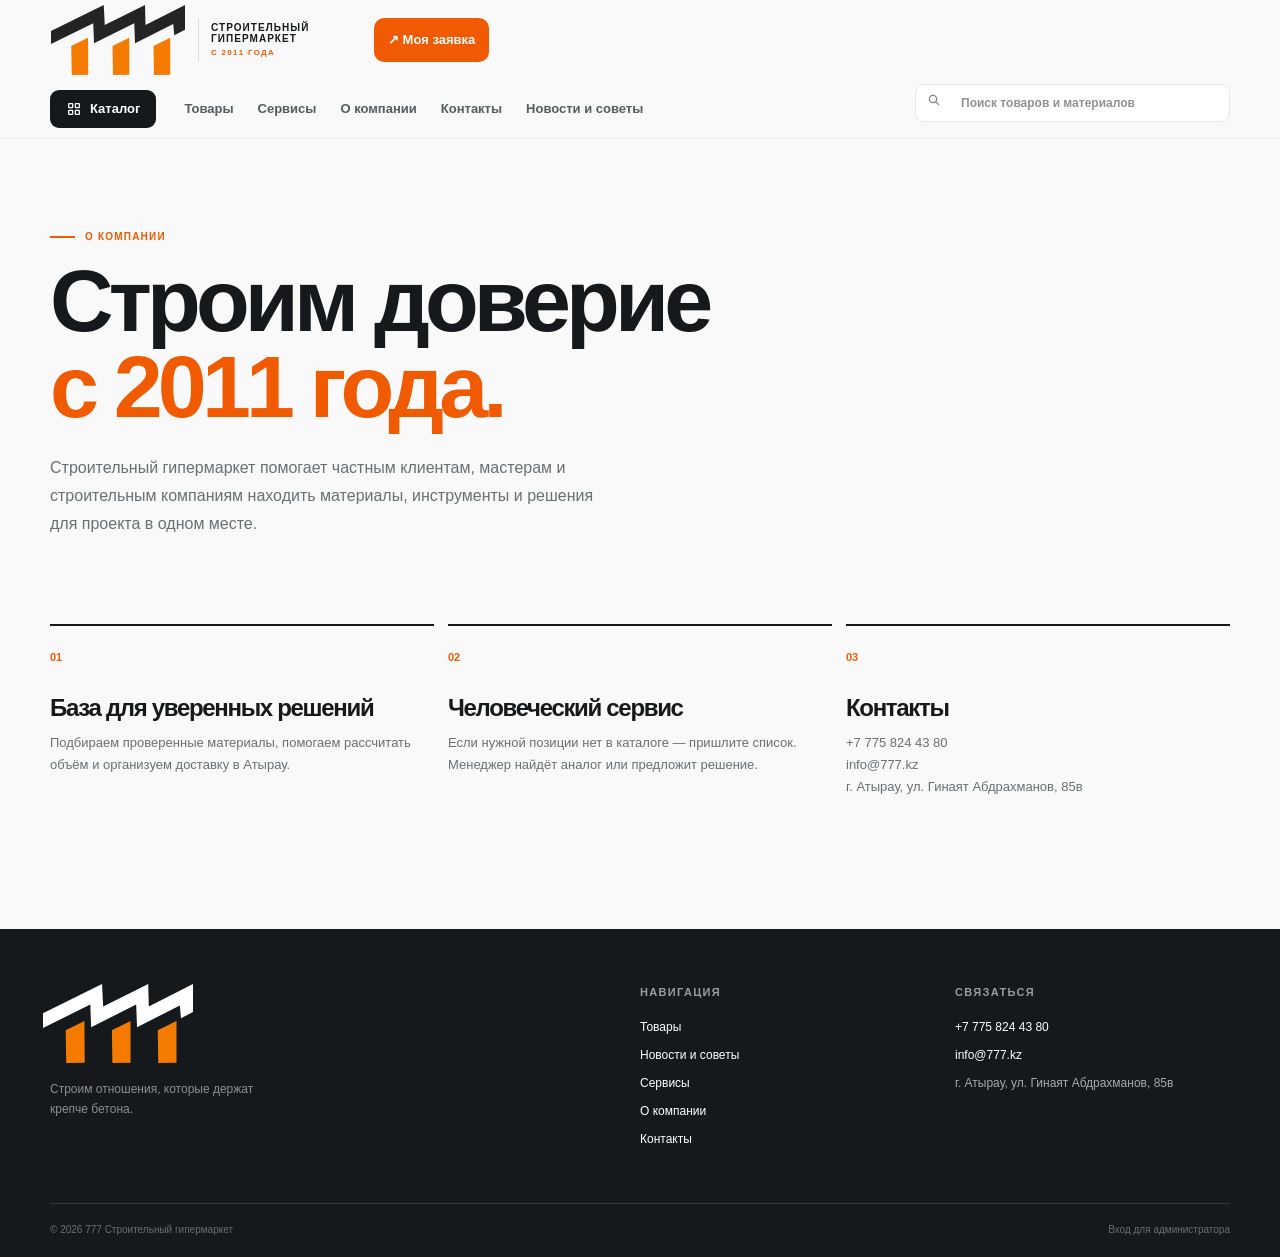
==== about.html @ bfb8bd9d "Support ordered text and image blocks in news editor and articles" ====
<!doctype html>
<html lang="ru">
<head>
<meta charset="UTF-8">
<meta name="viewport" content="width=device-width,initial-scale=1">
<link rel="icon" type="image/svg+xml" href="assets/main-logo.svg?v=20260815">
<meta name="description" content="777 — строительный гипермаркет в Атырау с 2011 года. Помогаем частным клиентам и компаниям подобрать материалы, инструмент и решения для строительства.">
<meta name="robots" content="index, follow">
<link rel="canonical" href="https://kurylys-hypermarket.pages.dev/about.html">
<meta property="og:type" content="website">
<meta property="og:locale" content="ru_KZ">
<meta property="og:site_name" content="777 — строительный гипермаркет">
<meta property="og:title" content="О компании — 777 строительный гипермаркет">
<meta property="og:description" content="Строительные материалы, инструмент и сервис для вашего проекта в Атырау.">
<meta property="og:url" content="https://kurylys-hypermarket.pages.dev/about.html">
<meta property="og:image" content="https://kurylys-hypermarket.pages.dev/assets/building-materials-hero.png">
<meta name="twitter:card" content="summary_large_image">
<title>О компании — 777 строительный гипермаркет</title>
<link rel="stylesheet" href="styles.css">
<link rel="stylesheet" href="admin.css">
<link rel="stylesheet" href="primary-logo.css">
<link rel="stylesheet" href="storefront.css?v=20261112-news-blocks">
<script src="category-cache.js?v=20261112"></script>
</head>
<body>
<header class="site-header">
<div class="container header__top">
<a class="brand" href="index.html">
<img src="assets/main-logo.svg" alt="777 Строительный гипермаркет">
</a>
<a class="quote-button" href="request.html">↗ Моя заявка</a>
</div>
</header>
<main>
<section class="page-hero container">
<p class="eyebrow">
<span class="eyebrow__line">
</span>О компании</p>
<h1>Строим доверие<br>
<em>с 2011 года.</em>
</h1>
<p>Строительный гипермаркет помогает частным клиентам, мастерам и строительным компаниям находить материалы, инструменты и решения для проекта в одном месте.</p>
</section>
<section class="container story-grid">
<article>
<span>01</span>
<h2>База для уверенных решений</h2>
<p>Подбираем проверенные материалы, помогаем рассчитать объём и организуем доставку в Атырау.</p>
</article>
<article>
<span>02</span>
<h2>Человеческий сервис</h2>
<p>Если нужной позиции нет в каталоге — пришлите список. Менеджер найдёт аналог или предложит решение.</p>
</article>
<article>
<span>03</span>
<h2>Контакты</h2>
<p>+7 775 824 43 80<br>info@777.kz<br>г. Атырау, ул. Гинаят Абдрахманов, 85в</p>
</article>
</section>
</main>
<footer class="footer">
<div class="container footer__bottom">
<a href="index.html">← На главную</a>
<span>© 2026 Строительный гипермаркет</span>
</div>
</footer>
<script src="site-nav.js?v=20260811-stable"></script>
<script src="footer.js?v=20261112-news"></script>
<script src="storefront.js?v=20261112-news-blocks"></script>
</body>
</html>
---- styles.css ----
:root{--ink:#15191b;--muted:#697074;--line:#e6e8e7;--paper:#f8f9f8;--orange:#f05a00;--orange-dark:#c74600;--sand:#f3ece3;--blue:#dfeef2;--white:#fff;--radius:20px;--shadow:0 20px 60px rgba(20,25,27,.09)}
*{box-sizing:border-box}html{scroll-behavior:smooth}body{margin:0;background:var(--paper);color:var(--ink);font-family:Manrope,Arial,sans-serif;font-size:16px;line-height:1.5}a{text-decoration:none;color:inherit}button,input,textarea{font:inherit}button{cursor:pointer;border:0}button:focus-visible,a:focus-visible,input:focus-visible,textarea:focus-visible{outline:3px solid rgba(240,90,0,.35);outline-offset:3px}.container{width:min(1180px,calc(100% - 48px));margin:0 auto}.announcement{background:var(--ink);color:#d9dedc;font-size:12px}.announcement__inner{height:34px;display:flex;align-items:center;justify-content:center;position:relative}.announcement__dot{width:6px;height:6px;background:var(--orange);border-radius:50%;margin-right:8px}.announcement__close{position:absolute;right:0;background:none;color:#8d9597;font-size:18px}.site-header{background:rgba(248,249,248,.93);backdrop-filter:blur(14px);position:sticky;top:0;z-index:20;border-bottom:1px solid rgba(230,232,231,.8)}.header__top{height:80px;display:flex;align-items:center;gap:26px}.brand img{display:block;width:148px;height:58px;object-fit:contain;mix-blend-mode:multiply}.header__contacts{display:flex;gap:22px;align-items:center;font-size:13px;margin-left:auto}.header__contacts a{font-weight:800}.muted,.footer__muted{color:var(--muted)}.header__actions{display:flex;align-items:center;gap:12px}.language-switcher{display:flex;background:#ecefed;border-radius:10px;padding:3px}.lang{background:none;color:#7a8180;border-radius:7px;font-size:11px;font-weight:800;padding:7px 8px}.lang.active{background:var(--white);color:var(--ink);box-shadow:0 2px 8px rgba(0,0,0,.07)}.icon-button{display:none;background:none;font-size:22px}.quote-button{display:flex;align-items:center;gap:8px;background:var(--orange);color:var(--white);border-radius:10px;padding:12px 14px;font-weight:800;font-size:13px;transition:.2s}.quote-button:hover,.button--primary:hover{background:var(--orange-dark);transform:translateY(-2px)}.quote-button__icon{font-size:17px}.quote-count{display:grid;place-items:center;background:rgba(255,255,255,.25);border-radius:50%;width:20px;height:20px;font-size:11px}.header__nav-row{height:58px;display:flex;align-items:center;gap:28px}.catalog-button{height:38px;padding:0 16px;border-radius:9px;background:var(--ink);color:#fff;display:flex;gap:10px;align-items:center;font-weight:800;font-size:13px}.catalog-button span:first-child{font-size:22px;line-height:0}.main-nav{display:flex;gap:24px;font-size:13px;font-weight:700;color:#555d5f}.main-nav a:hover{color:var(--orange)}.search{margin-left:auto;background:#fff;border:1px solid var(--line);border-radius:9px;width:min(315px,32vw);height:38px;display:flex;align-items:center;padding:0 10px;gap:7px;color:#7d8586}.search span{font-size:22px}.search input{border:0;outline:0;width:100%;font-size:12px;background:transparent}.search kbd{font-size:10px;border:1px solid var(--line);border-radius:4px;padding:2px 4px;color:#a1a6a6;white-space:nowrap}.hero{min-height:570px;display:grid;grid-template-columns:1fr 1fr;gap:50px;align-items:center;padding-top:54px;padding-bottom:64px}.eyebrow{display:flex;align-items:center;gap:10px;margin:0 0 14px;text-transform:uppercase;letter-spacing:.12em;font-size:10px;font-weight:800;color:var(--orange)}.eyebrow__line{height:2px;width:25px;background:var(--orange)}h1,h2,h3,p{margin-top:0}h1,h2{font-family:"Space Grotesk",sans-serif;letter-spacing:-.055em;line-height:.98}h1{font-size:clamp(48px,6vw,83px);max-width:680px;margin-bottom:24px}h1 em,h2 em{font-style:normal;color:var(--orange)}.hero__text{color:var(--muted);max-width:430px;line-height:1.7;margin-bottom:30px}.hero__actions{display:flex;gap:10px;flex-wrap:wrap}.button{min-height:48px;border-radius:10px;padding:0 18px;display:inline-flex;gap:10px;justify-content:center;align-items:center;font-size:13px;font-weight:800;transition:.2s}.button--primary{background:var(--orange);color:#fff}.button--secondary{background:#fff;border:1px solid var(--line);color:var(--ink)}.button--secondary:hover,.button--outline:hover{border-color:var(--ink);transform:translateY(-2px)}.button--outline{background:transparent;border:1px solid #bdc3c1;color:var(--ink)}.button--light{background:white;color:var(--ink)}.button--light:hover{transform:translateY(-2px);background:#f3f4f3}.button--full{width:100%}.hero__trust{display:flex;align-items:center;gap:12px;margin-top:42px;font-size:11px;font-weight:700;color:#676f70}.trust-avatars{display:flex;align-items:center}.trust-avatars span,.trust-avatars b{display:grid;place-items:center;width:29px;height:29px;margin-left:-6px;border:2px solid var(--paper);border-radius:50%;font-size:10px}.trust-avatars span:first-child{margin-left:0;background:#d4a37c}.trust-avatars span:nth-child(2){background:#9caead}.trust-avatars span:nth-child(3){background:#d2c2a8}.trust-avatars b{background:var(--ink);color:#fff}.hero__visual{height:445px;position:relative}.hero__orange-shape{position:absolute;width:76%;height:86%;right:1%;top:4%;background:var(--orange);clip-path:polygon(23% 0,100% 0,100% 76%,75% 100%,0 100%,0 25%);border-radius:6px;opacity:.95}.hero__grid{position:absolute;inset:0;background-image:linear-gradient(rgba(21,25,27,.15) 1px,transparent 1px),linear-gradient(90deg,rgba(21,25,27,.15) 1px,transparent 1px);background-size:34px 34px;opacity:.35;clip-path:polygon(8% 8%,92% 0,100% 87%,17% 100%)}.hero-card{position:absolute;background:#fff;box-shadow:var(--shadow);border-radius:14px}.hero-card--main{inset:12% 8% 8% 9%;padding:26px 28px;background:#1b2021;color:#fff;overflow:hidden}.hero-card__tag{font-size:10px;letter-spacing:.14em;color:#9fa6a4}.hero-card strong{position:absolute;left:28px;bottom:24px;font-family:"Space Grotesk";font-size:27px;line-height:.95;letter-spacing:-.04em}.hero-card__arrow{position:absolute;right:25px;bottom:21px;font-size:28px;color:var(--orange)}.hero-card__illustration{position:absolute;right:4%;top:12%;width:72%;height:68%;background:linear-gradient(145deg,#353b3c,#101314);clip-path:polygon(16% 0,100% 0,84% 100%,0 86%)}.beam{position:absolute;height:18%;width:73%;background:var(--orange);transform:skew(-30deg);left:15%}.beam--1{top:15%}.beam--2{top:36%;left:23%}.beam--3{top:57%;left:31%}.beam--4{top:78%;left:39%}.brick{position:absolute;width:18%;height:11%;background:#e7ecea;transform:skew(-30deg);right:8%}.brick--1{top:23%}.brick--2{top:44%;right:16%}.brick--3{top:65%;right:24%}.brick--4{top:86%;right:32%}.hero-card--small{right:0;bottom:2%;padding:13px 15px 12px;display:grid;grid-template-columns:auto 1fr;column-gap:9px;align-items:center}.hero-card--small span{grid-row:span 2;color:var(--orange);font-size:23px}.hero-card--small b{font-size:18px}.hero-card--small small{font-size:9px;color:var(--muted)}.category-strip,.products,.benefits{padding:55px 0 64px}.section-heading{display:flex;align-items:end;justify-content:space-between;margin-bottom:25px;gap:24px}h2{font-size:clamp(32px,4vw,47px);margin-bottom:0}.text-link{font-size:12px;font-weight:800;border-bottom:1px solid var(--ink);padding-bottom:5px}.category-grid{display:grid;grid-template-columns:repeat(5,1fr);gap:10px}.category-card{min-height:137px;background:#fff;border:1px solid transparent;border-radius:14px;padding:16px;display:flex;align-items:flex-start;flex-direction:column;text-align:left;transition:.2s}.category-card:hover,.category-card--active{border-color:var(--orange);transform:translateY(-3px);box-shadow:0 10px 25px rgba(20,25,27,.05)}.category-icon{display:grid;place-items:center;width:38px;height:38px;background:#edf0ee;border-radius:10px;font-size:25px;margin-bottom:20px}.category-icon--orange{background:#fff0e8;color:var(--orange)}.category-icon--dark{background:#e7e9e9}.category-icon--sand{background:var(--sand)}.category-icon--blue{background:var(--blue)}.category-card b{font-size:13px;margin-bottom:4px}.category-card small{font-size:10px;color:var(--muted)}.products{border-top:1px solid var(--line)}.product-controls{display:flex;gap:6px;flex-wrap:wrap}.filter-button{background:transparent;border:1px solid var(--line);border-radius:7px;padding:8px 11px;font-size:11px;font-weight:800;color:var(--muted)}.filter-button.active{background:var(--ink);color:#fff;border-color:var(--ink)}.product-grid{display:grid;grid-template-columns:repeat(4,1fr);gap:12px}.product-card{background:#fff;border:1px solid transparent;border-radius:14px;padding:10px;position:relative;transition:.2s}.product-card:hover{border-color:#d3d8d6;transform:translateY(-3px);box-shadow:0 12px 28px rgba(20,25,27,.06)}.product-media{height:177px;background:#ecefed;border-radius:9px;position:relative;display:grid;place-items:center;overflow:hidden}.product-media:before{content:"";position:absolute;width:82%;height:70%;background:linear-gradient(135deg,#d8dcdb,#9fa8a6);clip-path:polygon(10% 15%,85% 0,100% 82%,18% 100%);transform:rotate(-6deg)}.product-media--orange{background:#fff0e8}.product-media--orange:before{background:linear-gradient(135deg,#f8a168,#e74e00);clip-path:polygon(7% 28%,94% 5%,100% 76%,13% 100%)}.product-media--dark{background:#e9ebea}.product-media--dark:before{background:linear-gradient(135deg,#5b6462,#1b2021);clip-path:polygon(15% 3%,100% 15%,82% 94%,0 78%)}.product-media--sand{background:var(--sand)}.product-media--sand:before{background:linear-gradient(135deg,#ded0bd,#aa8d6c);clip-path:polygon(0 15%,83% 0,100% 83%,22% 100%)}.product-badge{position:absolute;left:10px;top:10px;background:var(--orange);color:#fff;border-radius:5px;padding:4px 6px;font-size:9px;font-weight:800}.product-card__add{position:absolute;right:16px;top:182px;width:31px;height:31px;border-radius:50%;background:var(--ink);color:white;font-size:20px;line-height:1}.product-info{padding:15px 4px 6px}.product-info small{font-size:10px;color:var(--muted)}.product-info h3{font-size:13px;line-height:1.35;margin:5px 0 14px;max-width:85%}.product-price{display:flex;align-items:baseline;gap:5px;font-family:"Space Grotesk"}.product-price b{font-size:18px}.product-price span{font-size:10px;color:var(--muted)}.products__footer{text-align:center;margin-top:30px}.request-band{background:var(--orange);color:white}.request-band__inner{min-height:300px;display:flex;justify-content:space-between;align-items:center;gap:30px}.eyebrow--light{color:#fff}.eyebrow--light .eyebrow__line{background:#fff}.request-band h2{font-size:clamp(35px,5vw,57px);margin-bottom:17px}.request-band p:not(.eyebrow){max-width:490px;color:#ffe6d9;font-size:13px}.benefits .section-lead{max-width:365px;color:var(--muted);font-size:13px;line-height:1.7}.benefits-grid{display:grid;grid-template-columns:repeat(3,1fr);gap:12px;margin-top:36px}.benefits-grid article{border-top:2px solid var(--ink);padding:17px 0}.benefits-grid article>span{font-size:11px;color:var(--orange);font-weight:800}.benefits-grid h3{font-family:"Space Grotesk";font-size:22px;letter-spacing:-.03em;margin:25px 0 8px}.benefits-grid p{font-size:12px;color:var(--muted);max-width:260px}.footer{background:var(--ink);color:#fff;padding:55px 0 20px}.footer__grid{display:grid;grid-template-columns:2fr 1fr 1fr;gap:40px;padding-bottom:55px}.footer__logo{width:150px;filter:invert(1);mix-blend-mode:screen;margin-left:-7px}.footer__grid p{max-width:230px;font-size:12px;line-height:1.7;color:#889191;margin-top:9px}.footer__grid>div:not(:first-child){display:flex;flex-direction:column;gap:10px;font-size:12px}.footer__grid b{font-size:11px;text-transform:uppercase;letter-spacing:.12em;color:#969f9f;margin-bottom:7px}.footer__grid a:hover{color:#ff7f32}.footer__grid span{color:#a5acab}.footer__bottom{border-top:1px solid #343a3b;padding-top:18px;display:flex;justify-content:space-between;color:#687172;font-size:10px}.drawer-backdrop{position:fixed;inset:0;background:rgba(21,25,27,.4);opacity:0;visibility:hidden;transition:.25s;z-index:30}.quote-drawer{position:fixed;z-index:31;right:0;top:0;height:100vh;width:min(435px,100%);background:#fff;transform:translateX(100%);transition:.3s;box-shadow:-15px 0 45px rgba(0,0,0,.12);display:flex;flex-direction:column}.drawer-open .drawer-backdrop{opacity:1;visibility:visible}.drawer-open .quote-drawer{transform:translateX(0)}.drawer__head{display:flex;justify-content:space-between;padding:38px 30px 24px;border-bottom:1px solid var(--line)}.drawer__head h2{font-size:36px}.drawer__close,.modal__close{background:none;font-size:30px;color:var(--muted);align-self:flex-start}.quote-items{padding:20px 30px;flex:1;overflow:auto}.empty-state{text-align:center;padding:65px 20px;color:var(--muted)}.empty-state span{display:grid;place-items:center;background:#fff0e8;color:var(--orange);border-radius:50%;width:52px;height:52px;margin:0 auto 16px;font-size:25px}.empty-state b{display:block;color:var(--ink);font-size:14px}.empty-state p{font-size:12px}.quote-item{display:grid;grid-template-columns:70px 1fr auto;align-items:center;gap:12px;border-bottom:1px solid var(--line);padding:10px 0}.quote-item__media{height:60px;border-radius:8px;background:#f1f2f1;position:relative;overflow:hidden}.quote-item__media:before{content:"";position:absolute;inset:12px 6px;background:var(--orange);transform:rotate(-12deg)}.quote-item__name{font-weight:800;font-size:12px}.quote-item__meta{font-size:10px;color:var(--muted)}.quote-item__remove{background:none;color:#a6adab;font-size:18px}.drawer__form{padding:20px 30px 28px;border-top:1px solid var(--line)}label{display:block;font-size:11px;font-weight:800;margin-bottom:13px}label span{display:block;margin-bottom:6px}input,textarea{width:100%;border:1px solid #dadddb;background:#fbfcfb;border-radius:8px;padding:11px 12px;outline:0;font-size:12px;resize:vertical}input:focus,textarea:focus{border-color:var(--orange);box-shadow:0 0 0 3px rgba(240,90,0,.1)}.drawer__form small{display:block;text-align:center;color:#99a09f;font-size:9px;margin-top:10px}.modal{position:fixed;inset:0;z-index:40;background:rgba(21,25,27,.5);display:grid;place-items:center;padding:20px;opacity:0;visibility:hidden;transition:.25s}.modal.is-open{opacity:1;visibility:visible}.modal__panel{background:#fff;border-radius:18px;padding:32px;max-width:485px;width:100%;position:relative;box-shadow:var(--shadow);transform:translateY(12px);transition:.25s}.modal.is-open .modal__panel{transform:none}.modal__close{position:absolute;right:20px;top:18px}.modal__panel h2{font-size:38px;margin-bottom:12px}.modal__text{font-size:12px;color:var(--muted);max-width:370px;margin-bottom:23px}.file-drop{border:1px dashed #c9cfcd;border-radius:10px;min-height:83px;display:flex;align-items:center;justify-content:center;flex-direction:column;color:var(--muted);position:relative}.file-drop input{position:absolute;inset:0;opacity:0;cursor:pointer}.file-drop__icon{color:var(--orange);font-size:20px;line-height:1}.file-drop b{font-size:11px;color:var(--ink)}.file-drop small{font-weight:400;font-size:9px}.file-drop em{font-size:10px;color:var(--orange);font-style:normal;margin-top:4px}.toast{position:fixed;right:25px;bottom:25px;z-index:50;background:var(--ink);color:white;border-left:4px solid var(--orange);border-radius:9px;padding:13px 18px;font-size:12px;box-shadow:var(--shadow);transform:translateY(30px);opacity:0;pointer-events:none;transition:.25s}.toast.show{transform:none;opacity:1}
@media(max-width:900px){.header__contacts{display:none}.header__nav-row{gap:12px}.main-nav{display:none}.search{width:auto;flex:1}.hero{grid-template-columns:1fr;min-height:auto;padding-top:55px}.hero__visual{height:400px;max-width:600px;width:100%;margin:0 auto}.category-grid{grid-template-columns:repeat(3,1fr)}.category-card:last-child{display:none}.product-grid{grid-template-columns:repeat(2,1fr)}.footer__grid{grid-template-columns:1.5fr 1fr 1fr}}
@media(max-width:600px){.container{width:min(100% - 32px,1180px)}.announcement__inner{justify-content:flex-start;padding-right:25px}.header__top{height:68px;gap:10px}.brand img{width:120px}.header__actions{margin-left:auto;gap:5px}.icon-button{display:block}.quote-button{padding:10px}.quote-button>span:not(.quote-button__icon),.quote-button b{display:none}.header__nav-row{height:52px}.catalog-button{font-size:11px;padding:0 11px}.search{width:auto}.search kbd{display:none}.main-nav.is-mobile{display:flex;position:absolute;top:102px;left:16px;right:16px;z-index:22;padding:14px;background:#fff;border:1px solid var(--line);border-radius:12px;box-shadow:var(--shadow);flex-direction:column;gap:14px}.hero{padding-top:38px;padding-bottom:40px}.hero__text{font-size:14px}.hero__actions .button{width:100%}.hero__visual{height:300px}.hero-card--main{inset:8% 4% 4% 5%;padding:18px}.hero-card strong{left:18px;bottom:18px;font-size:21px}.hero-card__tag{font-size:8px}.hero-card--small{font-size:12px}.section-heading{align-items:flex-start;flex-direction:column}.section-heading h2{font-size:35px}.text-link{align-self:flex-end;margin-top:-8px}.category-strip,.products,.benefits{padding:40px 0 48px}.category-grid{grid-template-columns:repeat(2,1fr)}.category-card{min-height:123px;padding:13px}.category-card:last-child{display:flex}.category-card small{font-size:9px}.product-controls{width:100%}.product-grid{gap:8px}.product-media{height:135px}.product-card__add{top:140px;right:13px}.product-info{padding-top:15px}.product-info h3{font-size:11px}.product-price b{font-size:15px}.request-band__inner{padding-top:45px;padding-bottom:45px;display:block}.request-band h2{font-size:40px}.request-band .button{width:100%;margin-top:18px}.benefits-grid{grid-template-columns:1fr;gap:25px}.benefits-grid article{padding-top:12px}.footer__grid{grid-template-columns:1fr 1fr;gap:25px}.footer__grid>div:first-child{grid-column:span 2}.footer__bottom{gap:10px;flex-direction:column}.drawer__head,.quote-items,.drawer__form{padding-left:20px;padding-right:20px}.modal__panel{padding:25px 20px}.modal__panel h2{font-size:32px}}
@media(prefers-reduced-motion:reduce){*,*::before,*::after{scroll-behavior:auto!important;transition:none!important}}
/* Final polish overrides */
.announcement{display:none}
.brand img{content:url('assets/logo-transparent.png');width:184px;height:76px;mix-blend-mode:normal}
.footer__logo{content:url('assets/logo-transparent.png');width:190px;filter:invert(1)}
.product-price{display:none}
@media(max-width:600px){.brand img{width:145px;height:66px}}
.quote-item__meta{display:none}
h1,h2,h3,.button,.quote-button,.catalog-button,.filter-button,.category-card b,.product-info h3,.footer__grid b{font-family:"Space Grotesk",Manrope,Arial,sans-serif}
.benefits-grid h3{font-family:"Space Grotesk",Manrope,Arial,sans-serif}
.footer .footer__logo{filter:none!important;mix-blend-mode:normal}
html[lang="kz"] h1,html[lang="kz"] h2,html[lang="kz"] h3,html[lang="kz"] .hero-card strong,html[lang="kz"] .button,html[lang="kz"] .quote-button,html[lang="kz"] .catalog-button,html[lang="kz"] .filter-button,html[lang="kz"] .category-card b,html[lang="kz"] .product-info h3,html[lang="kz"] .footer__grid b{font-family:"Segoe UI",Arial,sans-serif!important;font-weight:800}
html[lang="kz"] body{font-family:"Segoe UI",Arial,sans-serif}
.hero__visual{background:url('assets/building-materials-hero.png') center center/cover no-repeat;border-radius:18px;overflow:hidden;box-shadow:0 24px 60px rgba(21,25,27,.12)}
.hero__orange-shape,.hero__grid,.hero-card--main{display:none}
@media(max-width:600px){.hero__visual{background-position:66% center;border-radius:14px}}
.selected-files{display:flex;flex-wrap:wrap;gap:6px;margin:-3px 0 13px}.selected-file{display:flex;align-items:center;gap:6px;border:1px solid #e1e5e3;background:#f7f9f8;border-radius:7px;padding:6px 8px;font-size:10px;color:#515a59}.selected-file__size{color:#9aa2a0}.form-status{font-size:11px;line-height:1.45;border-radius:8px;padding:9px 11px;margin-top:10px;display:none}.form-status.is-error{display:block;background:#fff0ed;color:#bd3f25}.form-status.is-success{display:block;background:#e8f5ee;color:#237245}
.product-media.has-photo{background-position:center;background-size:cover;background-repeat:no-repeat}
.product-media.has-photo:before{display:none}
.brand img,.footer__logo{background:#fff;padding:3px;mix-blend-mode:normal}
.hero{position:relative;max-width:none;width:100%;padding-left:max(24px,calc((100vw - 1180px)/2));padding-right:max(24px,calc((100vw - 1180px)/2));background-position:center;background-size:cover;background-repeat:no-repeat;overflow:hidden}
.hero::before{content:"";position:absolute;inset:0;background:linear-gradient(90deg,rgba(248,249,248,.98) 0%,rgba(248,249,248,.9) 38%,rgba(248,249,248,.46) 68%,rgba(248,249,248,.18) 100%);z-index:0}
.hero>*{position:relative;z-index:1}.hero__content{max-width:590px}.hero__visual{display:none}.hero-gallery-controls{position:absolute;right:max(24px,calc((100vw - 1180px)/2));bottom:30px;z-index:3;display:flex;align-items:center;gap:8px}.hero-gallery-controls button{width:38px;height:38px;border-radius:50%;background:rgba(255,255,255,.9);color:var(--ink);font-weight:800}.hero-gallery-controls button:hover{background:var(--orange);color:#fff}.hero-gallery-dots{display:flex;gap:5px;margin:0 6px}.hero-gallery-dots button{width:7px;height:7px;padding:0;background:rgba(21,25,27,.35)}.hero-gallery-dots button.active{width:22px;border-radius:5px;background:var(--orange)}
@media(max-width:600px){.hero{min-height:650px;padding-left:16px;padding-right:16px;background-position:62% center}.hero::before{background:linear-gradient(180deg,rgba(248,249,248,.97) 0%,rgba(248,249,248,.86) 52%,rgba(248,249,248,.35) 100%)}.hero-gallery-controls{right:16px;bottom:22px}}
.brand img,.footer__logo{background:transparent!important;padding:0!important}
/* Header uses the clean 777 symbol; the full official logo remains in the footer. */
.brand img{content:url('assets/logo-777.png')!important;width:142px;height:64px;object-fit:contain}
@media(max-width:600px){.brand img{width:112px;height:54px}}
.search{position:relative;transition:.2s}.search:focus-within{border-color:var(--orange);box-shadow:0 0 0 4px rgba(240,90,0,.1);background:#fff}.search input::placeholder{color:#8c9493}.search-suggestions{position:absolute;top:calc(100% + 8px);left:0;right:0;background:#fff;border:1px solid var(--line);border-radius:12px;box-shadow:0 16px 40px rgba(21,25,27,.13);padding:6px;display:none;z-index:50}.search-suggestions.is-open{display:block}.search-suggestions a{display:flex;align-items:center;gap:8px;padding:10px;border-radius:7px;font-size:11px;font-weight:700}.search-suggestions a:hover{background:#fff3eb;color:var(--orange)}.search-suggestions a span{font-size:16px;color:var(--orange)}.search-suggestions a b{margin-left:auto;font-size:15px}.search-empty{padding:12px;font-size:11px;color:var(--muted)}
.product-media.has-photo img{width:100%;height:100%;display:block;object-fit:cover;object-position:center;position:relative;z-index:1;transition:transform .25s ease}.product-card:hover .product-media.has-photo img{transform:scale(1.03)}.product-media.has-photo{background:#eef1ef}.product-media.has-photo:before{display:none}.form-status{min-height:20px;margin-top:10px;color:var(--muted);font-size:11px}.form-status.is-success{color:#237545}.form-status.is-error{color:#b6442b}
.search input:focus{border:0;box-shadow:none;outline:0}.search:focus-within{border-color:var(--line);box-shadow:none}.search-suggestions{position:absolute;top:calc(100% + 7px);left:0;right:0;background:#fff;border:1px solid var(--line);border-radius:10px;box-shadow:0 14px 30px rgba(20,25,27,.1);overflow:hidden;display:none;z-index:30}.search:focus-within .search-suggestions,.search-suggestions.is-open{display:block}.search-suggestions a,.search-empty{display:flex;align-items:center;gap:9px;padding:11px 12px;font-size:11px}.search-suggestions a:hover{background:#f5f6f5}.search-suggestions a b{margin-left:auto;color:var(--orange)}.search-empty{color:var(--muted)}
.category-icon{font-size:0;position:relative}.category-icon::before{content:"";display:block;width:22px;height:22px;background-repeat:no-repeat;background-position:center;background-size:contain}.category-grid .category-card:nth-child(1) .category-icon::before{background-image:url("data:image/svg+xml,%3Csvg xmlns='http://www.w3.org/2000/svg' viewBox='0 0 24 24' fill='none' stroke='%23151a1b' stroke-width='1.8'%3E%3Crect x='4' y='4' width='16' height='16' rx='2'/%3E%3Cpath d='M4 10h16M4 15h16M10 4v16M15 4v16'/%3E%3C/svg%3E")}.category-grid .category-card:nth-child(2) .category-icon::before{background-image:url("data:image/svg+xml,%3Csvg xmlns='http://www.w3.org/2000/svg' viewBox='0 0 24 24' fill='none' stroke='%23f05a00' stroke-width='1.8'%3E%3Cpath d='m4 7 16-2-2 12-16 2 2-12Z'/%3E%3C/svg%3E")}.category-grid .category-card:nth-child(3) .category-icon::before{background-image:url("data:image/svg+xml,%3Csvg xmlns='http://www.w3.org/2000/svg' viewBox='0 0 24 24' fill='none' stroke='%23151a1b' stroke-width='1.8'%3E%3Cpath d='m5 15 4-4 3 3 4-5 3 3M4 19h16'/%3E%3C/svg%3E")}.category-grid .category-card:nth-child(4) .category-icon::before{background-image:url("data:image/svg+xml,%3Csvg xmlns='http://www.w3.org/2000/svg' viewBox='0 0 24 24' fill='none' stroke='%23151a1b' stroke-width='1.8'%3E%3Cpath d='m12 4 8 8-8 8-8-8 8-8Z'/%3E%3Cpath d='m12 8 4 4-4 4-4-4 4-4Z'/%3E%3C/svg%3E")}.category-grid .category-card:nth-child(5) .category-icon::before{background-image:url("data:image/svg+xml,%3Csvg xmlns='http://www.w3.org/2000/svg' viewBox='0 0 24 24' fill='none' stroke='%23151a1b' stroke-width='1.8'%3E%3Cpath d='M12 4a8 8 0 1 0 0 16V4Z'/%3E%3Ccircle cx='12' cy='12' r='8'/%3E%3C/svg%3E")}.product-card__add{width:38px;height:38px;right:14px;top:182px;border:2px solid #fff;box-shadow:0 5px 14px rgba(21,25,27,.18);font-size:0;display:grid;place-items:center;transition:transform .2s ease,background .2s ease}.product-card__add::before,.product-card__add::after{content:"";position:absolute;width:14px;height:2px;border-radius:2px;background:#fff}.product-card__add::after{transform:rotate(90deg)}.product-card__add:hover{background:var(--orange);transform:scale(1.08)}.product-card__add:active{transform:scale(.94)}.file-drop__icon{font-size:0}.file-drop__icon::before{content:"";display:block;width:20px;height:20px;border:2px solid var(--orange);border-radius:5px;transform:rotate(45deg);margin-bottom:7px}
.category-icon svg{display:none}
.quote-file-drop{margin:4px 0 10px;min-height:94px}.quote-file-drop b{font-size:11px}.quote-file-drop small{margin-top:3px}.drawer__form textarea{min-height:76px}.drawer__form .selected-files{margin:0 0 10px}.drawer__form .form-status.is-success,.drawer__form .form-status.is-error{display:block}
.ui-icon{width:18px;height:18px;display:inline-grid;place-items:center;flex:0 0 auto}.ui-icon svg,.has-inline-icon svg{width:100%;height:100%;fill:none;stroke:currentColor;stroke-width:1.9;stroke-linecap:round;stroke-linejoin:round}.menu-toggle.ui-icon{width:22px;height:22px}.catalog-button .ui-icon{width:18px;height:18px}.search>.ui-icon{width:16px;height:16px}.quote-button__icon.ui-icon{width:16px;height:16px}.drawer__close.ui-icon,.modal__close.ui-icon,.quote-item__remove.ui-icon{width:24px;height:24px;padding:3px}.hero-card__arrow.ui-icon{width:25px;height:25px}.hero-card--small>.ui-icon{width:20px;height:20px}.file-drop__icon.ui-icon{width:22px;height:22px;margin-bottom:7px}.empty-state>.ui-icon{width:52px;height:52px;padding:14px}.has-inline-icon{display:inline-flex;align-items:center;gap:8px}.has-inline-icon svg{width:16px;height:16px;flex:0 0 auto}
.file-drop__icon.ui-icon::before{display:none}
.product-media{isolation:isolate}
.product-media .product-media__link{position:absolute;inset:0;z-index:1;display:block}
.product-media .product-card__add{position:absolute;top:auto;right:10px;bottom:10px;z-index:4;width:38px;height:38px;margin:0}
.product-media .product-badge{z-index:3}
.product-info h3{max-width:none}
.product-title-link{display:block;transition:color .2s ease}
.product-title-link:hover{color:var(--orange)}
.product-title-link:focus-visible,.product-media__link:focus-visible{outline:3px solid var(--orange);outline-offset:-3px}
.catalog-filter-status{margin:12px 0;color:var(--muted);font-size:12px}
.catalog-loading{grid-column:1/-1;display:grid;justify-items:center;gap:7px;min-height:260px;align-content:center;padding:32px;color:var(--muted);text-align:center;border:1px solid var(--line);border-radius:14px;background:#fff}
.catalog-loading b{color:var(--ink);font-size:14px}.catalog-loading p{margin:0;font-size:12px}.catalog-loading button{margin-top:7px;min-height:38px;padding:0 14px;border:1px solid var(--ink);border-radius:8px;background:#fff;color:var(--ink);font-size:12px;font-weight:800}.catalog-loading button:hover{border-color:var(--orange);color:var(--orange)}
.catalog-loading__spinner{width:28px;height:28px;border:3px solid #e4e8e6;border-top-color:var(--orange);border-radius:50%;animation:catalog-spin .7s linear infinite}@keyframes catalog-spin{to{transform:rotate(360deg)}}
@media(prefers-reduced-motion:reduce){.catalog-loading__spinner{animation:none}}
.product-page{padding-top:42px;padding-bottom:90px}
.product-back{display:inline-flex;align-items:center;gap:8px;font-size:12px;font-weight:800;margin-bottom:24px;color:#4f5958}
.product-back svg{width:17px;height:17px;fill:none;stroke:currentColor;stroke-width:2;stroke-linecap:round;stroke-linejoin:round}
.product-detail{display:grid;grid-template-columns:minmax(0,1fr) minmax(350px,.88fr);gap:clamp(36px,6vw,88px);align-items:start}
.product-detail__media{min-height:480px;background:#eef1ef;border-radius:18px;overflow:hidden;border:1px solid var(--line)}
.product-detail__media img{width:100%;height:100%;min-height:480px;display:block;object-fit:cover}
.product-detail__content{padding-top:10px}
.product-detail__brand{font-size:13px;font-weight:800;color:var(--muted);margin:0 0 8px}
.product-detail h1{font-size:clamp(40px,5vw,66px);max-width:680px;margin-bottom:20px}
.product-detail__description{color:var(--muted);font-size:15px;line-height:1.75;max-width:560px;margin-bottom:28px}
.product-detail__specs{margin-top:42px;padding-top:28px;border-top:1px solid var(--line)}
.product-detail__specs h2{font-size:30px;margin-bottom:18px}
.product-detail__specs dl{margin:0}
.product-spec{display:grid;grid-template-columns:minmax(130px,.8fr) 1.2fr;gap:18px;padding:13px 0;border-top:1px solid var(--line);font-size:13px}
.product-spec:first-child{border-top:0}
.product-spec dt{color:var(--muted)}
.product-spec dd{margin:0;font-weight:700}
.product-not-found{padding:100px 0;max-width:620px}
.product-not-found h1{margin-bottom:18px}
.product-not-found p:not(.eyebrow){color:var(--muted);margin-bottom:28px}
@media(max-width:800px){.product-detail{grid-template-columns:1fr;gap:30px}.product-detail__media,.product-detail__media img{min-height:350px}.product-page{padding-top:30px;padding-bottom:60px}}
@media(max-width:600px){.product-media .product-card__add{top:auto;right:8px;bottom:8px;width:36px;height:36px}.product-detail__media,.product-detail__media img{min-height:280px}.product-spec{grid-template-columns:1fr;gap:4px}.product-detail__specs{margin-top:32px}}
.hero>.hero-gallery-layer{position:absolute!important;inset:0;z-index:0!important;display:block!important;background-position:center;background-size:cover;background-repeat:no-repeat;opacity:0;pointer-events:none;transition:opacity .7s cubic-bezier(.22,.61,.36,1);will-change:opacity}
.hero>.hero-gallery-layer.is-visible{opacity:1;animation:hero-background-drift 6s ease-out both}
.hero::before{z-index:1}
.hero>.hero__content{z-index:2}
.hero>.hero-gallery-controls{z-index:3}
.hero-gallery-controls .hero-gallery-button{display:grid;place-items:center}
.hero-gallery-controls .hero-gallery-button svg{width:18px;height:18px;fill:none;stroke:currentColor;stroke-width:2;stroke-linecap:round;stroke-linejoin:round}
.hero-gallery-dots button{transition:width .25s ease,background .25s ease}
@keyframes hero-background-drift{from{transform:scale(1.035)}to{transform:scale(1)}}
@media(prefers-reduced-motion:reduce){.hero>.hero-gallery-layer{transition:none}.hero>.hero-gallery-layer.is-visible{animation:none}}
.category-grid .category-card:nth-child(1) .category-icon::before{background-image:url("data:image/svg+xml,%3Csvg xmlns='http://www.w3.org/2000/svg' viewBox='0 0 24 24' fill='none' stroke='%23151a1b' stroke-width='1.8' stroke-linejoin='round'%3E%3Crect x='4' y='4' width='6' height='6' rx='1'/%3E%3Crect x='14' y='4' width='6' height='6' rx='1'/%3E%3Crect x='4' y='14' width='6' height='6' rx='1'/%3E%3Crect x='14' y='14' width='6' height='6' rx='1'/%3E%3C/svg%3E")}
.category-grid .category-card:nth-child(2) .category-icon::before{background-image:url("data:image/svg+xml,%3Csvg xmlns='http://www.w3.org/2000/svg' viewBox='0 0 24 24' fill='none' stroke='%23f05a00' stroke-width='1.8' stroke-linejoin='round'%3E%3Crect x='3' y='5' width='7' height='5' rx='1'/%3E%3Crect x='11' y='5' width='10' height='5' rx='1'/%3E%3Crect x='3' y='11' width='11' height='5' rx='1'/%3E%3Crect x='15' y='11' width='6' height='5' rx='1'/%3E%3Crect x='6' y='17' width='12' height='3' rx='1'/%3E%3C/svg%3E")}
.category-grid .category-card:nth-child(3) .category-icon::before{background-image:url("data:image/svg+xml,%3Csvg xmlns='http://www.w3.org/2000/svg' viewBox='0 0 24 24' fill='none' stroke='%23151a1b' stroke-width='1.8' stroke-linecap='round' stroke-linejoin='round'%3E%3Cpath d='m14 5 5 5'/%3E%3Cpath d='m16 3 5 5-3 3-5-5z'/%3E%3Cpath d='m13 10 2 2-8 8-2-2z'/%3E%3Cpath d='m4 17 3 3'/%3E%3C/svg%3E")}
.category-grid .category-card:nth-child(4) .category-icon::before{background-image:url("data:image/svg+xml,%3Csvg xmlns='http://www.w3.org/2000/svg' viewBox='0 0 24 24' fill='none' stroke='%23151a1b' stroke-width='1.8' stroke-linecap='round' stroke-linejoin='round'%3E%3Cpath d='M4 6h10a2 2 0 0 1 2 2v4H6a2 2 0 0 1-2-2V6Z'/%3E%3Cpath d='M16 9h3v7'/%3E%3Cpath d='M19 16v4h2'/%3E%3Cpath d='M8 12v3'/%3E%3C/svg%3E")}
.category-grid .category-card:nth-child(5) .category-icon::before{background-image:url("data:image/svg+xml,%3Csvg xmlns='http://www.w3.org/2000/svg' viewBox='0 0 24 24' fill='none' stroke='%23151a1b' stroke-width='1.8' stroke-linecap='round' stroke-linejoin='round'%3E%3Cpath d='M5 6h10a4 4 0 0 1 4 4v2'/%3E%3Cpath d='M9 6V4m4 2V4'/%3E%3Cpath d='M19 12h2v4h-6a3 3 0 0 1-3-3v-1'/%3E%3Cpath d='M6 16v3m-2 0h4'/%3E%3C/svg%3E")}
.quantity-stepper{display:grid;grid-template-columns:42px minmax(52px,1fr) 42px;align-items:stretch;min-height:44px;border:1px solid var(--line);border-radius:10px;overflow:hidden;background:#fff}.quantity-stepper button{display:grid;place-items:center;min-width:42px;min-height:44px;padding:0;border:0;background:#f5f7f6;color:var(--ink);font:700 20px/1 Manrope,sans-serif;cursor:pointer;transition:background .2s,color .2s}.quantity-stepper button:hover{background:#fff0e8;color:var(--orange)}.quantity-stepper button:active{background:#ffe1d0}.quantity-stepper input{width:100%;min-width:0;padding:0 6px;border:0;background:#fff;color:var(--ink);font:800 14px/1 Manrope,sans-serif;text-align:center;appearance:textfield}.quantity-stepper input::-webkit-outer-spin-button,.quantity-stepper input::-webkit-inner-spin-button{-webkit-appearance:none;margin:0}.quantity-stepper input:focus{outline:2px solid var(--orange);outline-offset:-2px}.quantity-stepper--product{width:146px;flex:0 0 auto}.product-detail__actions .quantity-stepper{min-height:48px}.product-detail__actions .quantity-stepper button{min-height:48px}
.product-detail__actions{display:flex;align-items:center;gap:10px;flex-wrap:wrap}.product-detail__actions .button{min-height:48px}.product-detail__actions .button--ghost{justify-content:center}.cart-added-feedback{min-height:20px;margin:10px 0 0;color:#277344;font-size:12px;font-weight:700}.product-add-to-cart.is-in-cart{background:#247245}.product-add-to-cart.is-in-cart:hover{background:#1d5d38}
.product-media.has-photo{background:#fff}.product-media.has-photo img{object-fit:contain;padding:8px;object-position:center}.product-card:hover .product-media.has-photo img{transform:none}
.quote-item__media.has-photo:before{display:none}.quote-item__media.has-photo img{display:block;width:100%;height:100%;object-fit:contain;position:relative;z-index:1;background:#fff}.quote-item__brand,.quote-item__quantity{display:block;color:var(--muted);font-size:10px}.quote-item__quantity{margin-top:3px}
@media(max-width:560px){.quantity-stepper--product{width:100%}}
---- admin.css ----
﻿.page-hero{padding:90px 0 70px}
.page-hero h1{font-size:clamp(48px,7vw,88px);margin:0 0 24px}
.page-hero>p:last-child{max-width:560px;color:var(--muted);line-height:1.75}
.catalog-layout{display:grid;grid-template-columns:220px 1fr;gap:48px;padding-bottom:90px}
.catalog-filters{display:flex;flex-direction:column;gap:7px}
.catalog-filters>b{font-size:12px;margin-bottom:8px}
.catalog-filter{display:flex;justify-content:space-between;text-align:left;background:none;color:var(--muted);padding:11px 0;border-bottom:1px solid var(--line);font-size:12px}
.catalog-filter span{font-size:10px}
.catalog-filter.active{color:var(--orange);font-weight:800}
.filter-help{background:var(--ink);color:#fff;padding:18px;border-radius:12px;margin-top:25px}
.filter-help p{font-size:11px;color:#aeb5b3;line-height:1.55}
.filter-help .button{width:100%;font-size:10px;padding:0 8px}
.catalog-results__top{display:flex;justify-content:space-between;align-items:center;font-size:12px;color:var(--muted);margin-bottom:17px}
.catalog-results__top select{border:1px solid var(--line);border-radius:7px;padding:8px;font-size:11px;background:#fff}
.catalog-results .product-grid{grid-template-columns:repeat(3,1fr)}
.catalog-results .product-media{height:200px;background-position:center;background-size:cover}
.catalog-results .product-media:before{display:none}
.catalog-results .product-info .button{font-size:10px;min-height:36px;padding:0 9px}
.request-page{display:grid;grid-template-columns:1fr 430px;gap:100px;padding:90px 0}
.request-page__intro h1{font-size:clamp(48px,6vw,78px);margin:0 0 24px}
.request-page__intro>p{max-width:470px;color:var(--muted);line-height:1.7}
.request-points{display:grid;gap:12px;margin-top:30px;font-size:12px;font-weight:700}
.request-points span{color:#56605e}
.request-page__card{background:#fff;border:1px solid var(--line);border-radius:16px;padding:28px;box-shadow:var(--shadow)}
.story-grid,.service-grid{display:grid;grid-template-columns:repeat(3,1fr);gap:14px;padding-bottom:100px}
.story-grid article,.service-grid article{border-top:2px solid var(--ink);padding:18px 0}
.story-grid article>span,.service-grid article>span{color:var(--orange);font-size:11px;font-weight:800}
.story-grid h2,.service-grid h2{font-size:24px;margin:28px 0 12px}
.story-grid p,.service-grid p{font-size:13px;color:var(--muted);line-height:1.7}
.service-grid a{font-size:12px;font-weight:800;color:var(--orange)}
.admin-body{background:#f3f5f4}
.admin-header{background:var(--ink);color:#fff}
.admin-header .container{height:76px;display:flex;align-items:center;gap:18px}
.admin-header .brand{margin-right:auto}
.admin-header .brand img{width:135px;height:58px}
.admin-header .admin-header__site-link{font-size:12px;color:#fff}
.admin-logout{display:inline-flex;align-items:center;justify-content:center;gap:7px;min-height:40px;padding:0 12px;border:1px solid rgba(255,255,255,.35);border-radius:8px;background:transparent;color:#fff;font:700 12px/1 Manrope,Arial,sans-serif;transition:background .18s ease,border-color .18s ease,opacity .18s ease}
.admin-logout:hover{border-color:#ff9b62;background:rgba(240,90,0,.18)}
.admin-logout:focus-visible{outline:3px solid rgba(240,90,0,.5);outline-offset:3px}
.admin-logout:disabled{cursor:wait;opacity:.6}
.admin-logout svg{width:16px;height:16px;fill:none;stroke:currentColor;stroke-width:2;stroke-linecap:round;stroke-linejoin:round}
.admin-shell{display:grid;grid-template-columns:190px 1fr;gap:40px;padding-top:42px;padding-bottom:80px}
.admin-sidebar{display:flex;flex-direction:column;gap:7px}
.admin-sidebar>b{font-size:11px;text-transform:uppercase;letter-spacing:.1em;color:var(--muted);margin-bottom:10px}
.admin-tab{background:none;text-align:left;padding:11px 13px;border-radius:8px;color:var(--muted);font-size:12px}
.admin-tab.active{background:var(--ink);color:#fff}
.admin-title{display:flex;justify-content:space-between;align-items:end;margin-bottom:30px}
.admin-title h1{font-size:45px;margin:0}
.stats-grid{display:grid;grid-template-columns:repeat(3,1fr);gap:12px}
.stats-grid>div{background:#fff;border:1px solid var(--line);border-radius:13px;padding:20px}
.stats-grid span{display:block;color:var(--muted);font-size:11px}
.stats-grid b{display:block;font-family:"Space Grotesk";font-size:36px;margin-top:16px}
.admin-note{background:#fff8f2;border-left:3px solid var(--orange);padding:16px 18px;margin-top:20px;font-size:12px}
.admin-note p{color:var(--muted);margin:7px 0 0}
.admin-table-wrap{overflow:auto;background:#fff;border:1px solid var(--line);border-radius:12px}
.admin-content{min-width:0}
.admin-products-table{min-width:2300px}
.admin-products-table th{white-space:nowrap}
.admin-products-table td{min-width:110px}
.admin-products-table td:nth-child(3){min-width:240px;max-width:300px}
.admin-products-table .admin-product-photo{min-width:84px;width:84px;text-align:center}
.admin-product-photo-button{display:grid;place-items:center;width:64px;min-height:64px;padding:0;border:1px solid var(--line);border-radius:8px;background:#fff;cursor:pointer;overflow:hidden}
.admin-product-photo-button img{display:block;width:64px;height:64px;object-fit:contain}
.admin-product-photo-button span{font-size:10px;padding:4px}
.admin-product-photo-button:focus-visible{outline:3px solid var(--orange);outline-offset:3px}
.admin-products-table .admin-select-column{min-width:44px}
.admin-products-table .admin-product-code{font-family:Consolas,monospace;white-space:nowrap;font-variant-numeric:tabular-nums}
.admin-products-table .admin-product-stocks{min-width:210px}
.admin-product-detail{min-width:150px;max-width:320px}
.admin-product-detail summary{cursor:pointer;min-height:44px;display:flex;align-items:center;text-decoration:underline}
.admin-product-detail div{white-space:pre-wrap;overflow-wrap:anywhere;padding:8px 0;max-height:280px;overflow:auto}
.admin-products-scroll:focus-visible{outline:3px solid var(--orange);outline-offset:3px}
.admin-product-name{display:block;width:100%;min-height:44px;text-align:left;background:transparent;color:var(--ink,#181d1f);font:inherit;font-weight:600;cursor:pointer;text-decoration:underline;text-underline-offset:3px;border:0;padding:4px 0}
.admin-product-name:hover{color:var(--orange)}
.admin-product-name:focus-visible{outline:3px solid var(--orange);outline-offset:3px}
body.product-dialog-open{overflow:hidden}
.news-block-editor{border:1px solid var(--line);border-radius:12px;padding:14px;margin:18px 0}
.news-editor-block{border:1px solid var(--line);border-radius:10px;padding:14px;margin:14px 0;background:#fafbf9}
.news-block-tools{display:flex;gap:6px;align-items:center;flex-wrap:wrap}
.news-block-tools b{flex:1}
.news-block-tools button{min-width:44px;min-height:44px;padding:8px;border:1px solid var(--line);border-radius:7px;background:#fff;cursor:pointer}
.news-block-tools button:disabled{opacity:.4;cursor:default}
.news-block-add{display:flex;gap:10px;flex-wrap:wrap}
.news-block-preview{display:block;width:100%;max-height:300px;object-fit:contain}.news-block-preview[hidden]{display:none}
#newsForm{max-width:800px}
#newsForm label:has(#newsPublished){display:flex;align-items:center;gap:10px}
#newsPublished{width:20px;min-height:20px;height:20px;margin:0}
.admin-product-dialog{width:min(840px,calc(100vw - 32px));max-width:none;max-height:calc(100dvh - 32px);padding:0;border:1px solid var(--line);border-radius:16px;background:#fff;color:var(--ink,#181d1f);box-shadow:0 24px 80px #0004;overflow:auto;overscroll-behavior:contain}
.admin-product-dialog::backdrop{background:rgba(16,23,21,.6)}
.admin-product-dialog .admin-form{max-width:none;margin:0;border:0;border-radius:0;padding:0 24px 24px}
.admin-product-dialog__header{position:sticky;top:0;z-index:2;display:flex;align-items:center;justify-content:space-between;gap:16px;background:#fff;padding:16px 0;border-bottom:1px solid var(--line);margin-bottom:20px}
.admin-product-dialog__header h2{margin:0;font-size:24px}
.admin-product-dialog__close{flex:0 0 44px;width:44px;height:44px;border:1px solid var(--line);border-radius:9px;background:#f5f6f5;color:#181d1f;font-size:28px;cursor:pointer}
.admin-product-dialog :focus-visible{outline:3px solid var(--orange);outline-offset:3px}
.admin-product-dialog .admin-form__actions{position:sticky;bottom:-24px;z-index:1;background:#fff;padding:16px 0;border-top:1px solid var(--line)}
@media(max-width:560px){.admin-product-dialog{width:calc(100vw - 16px);max-height:calc(100dvh - 16px);border-radius:12px}.admin-product-dialog .admin-form{padding:0 16px 24px}.admin-product-dialog__header h2{font-size:20px}}
table{width:100%;border-collapse:collapse;font-size:12px}
th,td{padding:15px;text-align:left;border-bottom:1px solid var(--line);vertical-align:middle}
th{font-size:10px;text-transform:uppercase;color:var(--muted)}
td small{display:block;color:var(--muted);margin-top:4px}
.table-action{background:none;color:var(--orange);font-size:11px;margin-right:10px}
.table-action.danger{color:#b6442b}
.admin-form{background:#fff;border:1px solid var(--line);border-radius:12px;padding:24px;margin-top:20px;max-width:520px}
.admin-form h2{font-size:28px;margin-bottom:20px}
.requests-list{display:grid;gap:10px}
.request-item{background:#fff;border:1px solid var(--line);border-radius:12px;padding:18px}
.request-item>div{display:flex;justify-content:space-between;gap:15px}
.request-item span,.request-item small{color:var(--muted);font-size:11px}
.request-item p{font-size:13px;margin:15px 0 8px}
.admin-header+.admin-shell label{margin-top:12px}
@media(max-width:800px){.catalog-layout,.request-page,.admin-shell{grid-template-columns:1fr;gap:28px}
.catalog-filters{display:grid;grid-template-columns:1fr 1fr}
.filter-help{grid-column:span 2}
.catalog-results .product-grid{grid-template-columns:repeat(2,1fr)}
.story-grid,.service-grid{grid-template-columns:1fr}
.request-page{padding:50px 0}
.admin-sidebar{display:grid;grid-template-columns:repeat(2,1fr)}
.admin-sidebar>b{grid-column:span 2}
.admin-title{align-items:flex-start;gap:15px;flex-direction:column}
.stats-grid{grid-template-columns:1fr 1fr}
.stats-grid>div:last-child{grid-column:span 2}
}
@media(max-width:520px){.catalog-results .product-grid{grid-template-columns:1fr}
.stats-grid{grid-template-columns:1fr}
.stats-grid>div:last-child{grid-column:auto}
.admin-header .container{height:auto;min-height:70px;padding:8px 0;gap:10px;flex-wrap:wrap}
.admin-header .brand img{width:108px;height:50px}
.admin-header .container>span{display:none}
.admin-header .brand{margin-right:auto}
.admin-logout{min-width:44px;padding:0 10px}
.admin-logout span{display:none}
}

.admin-lock{position:fixed;inset:0;z-index:100;background:rgba(21,25,27,.88);display:grid;place-items:center;padding:20px}
.admin-login{background:#fff;border-radius:18px;width:min(410px,100%);padding:30px;box-shadow:0 25px 80px rgba(0,0,0,.28)}
.admin-login>img{display:block;width:145px;height:70px;object-fit:contain;margin:0 auto 25px}
.admin-login h1{font-size:34px;margin:0 0 24px}
.admin-login small{display:block;text-align:center;color:var(--muted);font-size:10px;margin-top:14px}
.admin-login .form-status{display:none;margin-top:10px}
.admin-product-fields textarea{min-height:92px;line-height:1.5}
.admin-product-fields label{margin-top:12px}
.admin-form .form-help{display:block;margin-top:6px;color:var(--muted);font-size:10px;font-weight:500;line-height:1.45}
.selected-product{display:grid;gap:3px;padding:12px 13px;margin-bottom:16px;border:1px solid #f1c8ad;border-radius:9px;background:#fff6f1;font-size:11px}
.selected-product b{color:var(--orange)}
.selected-product span{font-weight:800;color:var(--ink)}


.hero-slides-admin{max-width:760px;margin-top:28px;padding:24px;background:#fff;border:1px solid var(--line);border-radius:14px}
.hero-slides-admin__heading{display:flex;align-items:flex-end;justify-content:space-between;gap:16px}
.hero-slides-admin__heading .eyebrow{margin-bottom:8px}
.hero-slides-admin__heading h2{font-size:28px}
.hero-slides-admin__counter{flex:0 0 auto;padding:6px 9px;border-radius:99px;background:#f1f3f2;color:var(--muted);font-size:11px;font-weight:800}
.hero-slides-admin__intro{max-width:590px;margin:14px 0;color:var(--muted);font-size:12px;line-height:1.6}
.hero-size-hint{display:grid;gap:3px;padding:12px 14px;margin-bottom:10px;border:1px solid #f4d2be;border-radius:10px;background:#fff8f2}
.hero-size-hint b{font-size:12px;color:var(--ink)}
.hero-size-hint span{font-size:10px;color:#7b6151}
.hero-slides-admin__queue-label{margin:0 0 10px;font-size:11px;font-weight:700;color:var(--ink)}
.hero-slides-admin__list{display:grid;grid-template-columns:repeat(2,minmax(0,1fr));gap:10px}
.hero-slide-admin{overflow:hidden;border:1px solid var(--line);border-radius:11px;background:#fff}
.hero-slide-admin__preview{display:block;width:100%;height:130px;object-fit:cover;background:#eef1ef}
.hero-slide-admin__body{display:flex;align-items:center;justify-content:space-between;gap:10px;padding:11px}
.hero-slide-admin__details{display:flex;align-items:flex-start;gap:8px;min-width:0}
.hero-slide-admin__details>div{min-width:0;display:grid;gap:3px}
.hero-slide-admin__position{display:grid;place-items:center;flex:0 0 22px;width:22px;height:22px;border-radius:50%;background:var(--ink);color:#fff;font-size:10px;font-weight:800}
.hero-slide-admin__body b{display:block;overflow:hidden;font-size:12px;text-overflow:ellipsis;white-space:nowrap}
.hero-slide-admin__body small{display:block;color:var(--muted);font-size:10px}
.hero-slide-admin__controls{display:flex;flex:0 0 auto;gap:5px}
.hero-slide-admin__move,.hero-slide-admin__remove{display:grid;place-items:center;flex:0 0 36px;width:36px;height:36px;border-radius:8px;background:#fff}
.hero-slide-admin__move{border:1px solid var(--line);color:var(--ink)}
.hero-slide-admin__move:hover:not(:disabled){border-color:var(--orange);background:#fff8f2;color:var(--orange)}
.hero-slide-admin__move:disabled{cursor:not-allowed;opacity:.35}
.hero-slide-admin__remove{border:1px solid #f2c4bb;color:#ae3925}
.hero-slide-admin__remove:hover{border-color:#ae3925;background:#fff1ee}
.hero-slide-admin__move svg,.hero-slide-admin__remove svg,.hero-upload__icon svg{width:17px;height:17px;fill:none;stroke:currentColor;stroke-width:2;stroke-linecap:round;stroke-linejoin:round}
.hero-upload{display:flex;align-items:center;gap:12px;min-height:64px;padding:11px 14px;margin-top:12px;border:1px dashed #c7cdca;border-radius:11px;background:#fbfcfb;cursor:pointer;transition:border-color .18s ease,background .18s ease}
.hero-upload:hover{border-color:var(--orange);background:#fff8f2}
.hero-upload:focus-within{outline:3px solid rgba(240,90,0,.28);outline-offset:2px}
.hero-upload input{position:absolute;width:1px;height:1px;overflow:hidden;clip:rect(0 0 0 0);white-space:nowrap;clip-path:inset(50%)}
.hero-upload__icon{display:grid;place-items:center;width:34px;height:34px;border-radius:9px;background:#fff0e7;color:var(--orange)}
.hero-upload span:last-child{display:grid;gap:2px}
.hero-upload b{font-size:12px}
.hero-upload small{color:var(--muted);font-size:10px}
.hero-slides-admin .form-status{margin-top:10px}
@media(max-width:600px){.hero-slide-admin__preview{height:150px}
.hero-slide-admin__controls{gap:4px}
.hero-slide-admin__move,.hero-slide-admin__remove{flex-basis:34px;width:34px;height:34px}
}
@media(max-width:520px){.hero-slides-admin{padding:18px}
.hero-slides-admin__heading{align-items:flex-start;flex-direction:column}
.hero-slides-admin__list{grid-template-columns:1fr}
}

/* Управление большим каталогом */
.admin-title__actions{display:flex;align-items:center;gap:10px;flex-wrap:wrap}
.admin-import-help{display:flex;align-items:center;justify-content:space-between;gap:18px;margin:-10px 0 16px;padding:15px 17px;border:1px solid #f1d2bd;border-radius:12px;background:#fff8f2}
.admin-import-help b{font-size:12px}
.admin-import-help p{max-width:680px;margin:5px 0 0;color:var(--muted);font-size:11px;line-height:1.55}
.admin-import-help .table-action{flex:0 0 auto;margin:0;padding:8px 0;font-weight:800;white-space:nowrap}
.admin-bulk-tools{display:flex;align-items:center;justify-content:space-between;gap:14px;margin:14px 0;padding:12px 14px;border:1px solid #c9d4cf;border-radius:11px;background:#f7faf8}
.admin-bulk-tools>b{font-size:12px}
.admin-bulk-tools>div{display:flex;align-items:center;gap:8px;flex-wrap:wrap}
.admin-bulk-tools .table-action{margin:0;padding:6px 2px;font-weight:800}
.admin-bulk-tools .table-action.danger{color:#ad3d28}
.admin-select-column{width:58px;padding-right:5px!important}
.admin-select-all,.admin-row-select{display:inline-flex;align-items:center;justify-content:center;margin:0!important;cursor:pointer}
.admin-select-all{gap:5px;color:var(--muted);font-size:10px;font-weight:700;text-transform:none;letter-spacing:0}
.admin-select-all input,.admin-row-select input{width:16px!important;height:16px!important;min-height:0!important;margin:0!important;accent-color:var(--orange)}
.admin-table-wrap tr.is-inactive td{background:#fbfcfb;color:#89918f}
.admin-table-wrap tr.is-inactive td b{color:#59605e}
.admin-product-status{display:grid;gap:7px;margin-top:15px;padding:13px 14px;border:1px solid var(--line);border-radius:10px;background:#fbfcfb}
.admin-product-status>b{font-size:12px}
.admin-product-status small{color:var(--muted);font-size:10px;line-height:1.45}
.admin-status-switch{position:relative;display:inline-flex;align-items:center;gap:9px;width:max-content;margin:0!important;cursor:pointer;color:var(--ink);font-size:12px;font-weight:700;line-height:1.2}
.admin-status-switch input{position:absolute!important;width:1px!important;height:1px!important;min-height:0!important;margin:-1px!important;overflow:hidden!important;clip:rect(0 0 0 0)!important;clip-path:inset(50%)!important;white-space:nowrap!important}
.admin-status-switch__track{position:relative;display:block;flex:0 0 39px;width:39px;height:22px;border-radius:99px;background:#cfd5d2;box-shadow:inset 0 0 0 1px rgba(19,25,27,.08);transition:background .18s ease}
.admin-status-switch__track:after{position:absolute;top:3px;left:3px;width:16px;height:16px;border-radius:50%;background:#fff;box-shadow:0 1px 3px rgba(0,0,0,.22);content:"";transition:transform .18s ease}
.admin-status-switch input:checked+.admin-status-switch__track{background:var(--orange)}
.admin-status-switch input:checked+.admin-status-switch__track:after{transform:translateX(17px)}
.admin-status-switch input:focus-visible+.admin-status-switch__track{outline:3px solid rgba(240,90,0,.32);outline-offset:2px}
.admin-status-switch--row{font-size:11px;font-weight:700}
.admin-status-switch--row .admin-status-switch__label{min-width:47px}
@media(max-width:700px){.admin-import-help,.admin-bulk-tools{align-items:flex-start;flex-direction:column}.admin-bulk-tools>div{width:100%}.admin-title__actions{width:100%}.admin-title__actions .button{flex:1}.admin-select-column{width:46px;padding-left:9px!important;padding-right:0!important}.admin-status-switch--row .admin-status-switch__label{display:none}}

/* Загрузка и оптимизация фотографии товара */
.product-image-field{display:grid;gap:9px;margin-top:15px;padding:14px;border:1px solid var(--line);border-radius:11px;background:#fbfcfb}
.product-image-field>b{font-size:12px}
.product-image-upload{position:relative;display:flex;align-items:center;gap:12px;min-height:70px;margin:0!important;padding:11px 13px!important;border:1px dashed #bfc8c4;border-radius:10px;background:#fff;cursor:pointer;transition:border-color .18s ease,background .18s ease,box-shadow .18s ease}
.product-image-upload:hover{border-color:var(--orange);background:#fff8f2}
.product-image-upload:focus-within{border-color:var(--orange);box-shadow:0 0 0 3px rgba(240,90,0,.2)}
.product-image-upload input{position:absolute!important;width:1px!important;height:1px!important;min-height:0!important;margin:-1px!important;overflow:hidden!important;clip:rect(0 0 0 0)!important;clip-path:inset(50%)!important;white-space:nowrap!important}
.product-image-upload__icon{display:grid;place-items:center;flex:0 0 38px;width:38px;height:38px;border-radius:10px;background:#fff0e7;color:var(--orange)}
.product-image-upload__icon svg{width:20px;height:20px;fill:none;stroke:currentColor;stroke-width:1.9;stroke-linecap:round;stroke-linejoin:round}
.product-image-upload>span:last-child{display:grid;gap:3px}
.product-image-upload b{font-size:12px}
.product-image-upload small,.product-image-preview small{color:var(--muted);font-size:10px;line-height:1.45}
.product-image-preview{display:grid;grid-template-columns:112px minmax(0,1fr);align-items:center;gap:11px;padding:9px;border:1px solid #d8dfdc;border-radius:10px;background:#fff}
.product-image-preview[hidden]{display:none!important}
.product-image-preview img{display:block;width:112px;height:84px;border-radius:7px;background:#f2f4f3;object-fit:contain}
.product-image-preview div{display:grid;gap:4px;min-width:0}
.product-image-preview b{overflow:hidden;font-size:11px;text-overflow:ellipsis;white-space:nowrap}
.product-image-url{display:grid!important;gap:6px;margin:1px 0 0!important;font-size:11px!important}
.product-image-url>span:first-child{color:var(--muted);font-weight:400}
@media(max-width:520px){.product-image-preview{grid-template-columns:84px minmax(0,1fr)}.product-image-preview img{width:84px;height:64px}.product-image-upload{min-height:64px}}
---- primary-logo.css ----
/* Primary brand mark: preserve the supplied SVG colours and proportions. */
.brand img[src$="main-logo.svg"]{content:normal!important;width:136px;height:70px;object-fit:contain;mix-blend-mode:normal}
.admin-header .brand img[src$="main-logo.svg"]{width:136px;height:70px}
.admin-header .brand .admin-logo{content:url("assets/footer-logo.svg")!important;width:136px;height:70px;object-fit:contain;filter:none!important;mix-blend-mode:normal!important;background:transparent!important;padding:0!important}
.admin-login>img[src$="main-logo.svg"]{width:190px;height:100px;object-fit:contain}
.footer__logo[src$="footer-logo.svg"]{content:normal!important;width:150px;height:auto;filter:none!important;mix-blend-mode:normal}
@media(max-width:600px){.brand img[src$="main-logo.svg"]{width:106px;height:55px}}
---- storefront.css ----
.catalog-dropdown-host{position:relative}
.catalog-dropdown{position:absolute;top:100%;left:0;right:0;background:#fff;border:1px solid #dce1de;border-top:3px solid #f76300;border-radius:0 0 14px 14px;padding:24px;box-shadow:0 18px 36px #0002;z-index:100;max-height:75vh;overflow:auto;color:#181d1f}
.catalog-dropdown[hidden]{display:none}
.catalog-dropdown-top{display:flex;justify-content:space-between;gap:16px;padding-bottom:18px;border-bottom:1px solid #e6e9e7;margin-bottom:18px}
.catalog-dropdown-grid{display:grid;grid-template-columns:repeat(3,minmax(0,1fr));gap:20px}
.catalog-dropdown a{display:block;padding:10px 8px;color:#181d1f}
.catalog-dropdown a:hover{color:#c44500;background:#fff6ef}
.catalog-dropdown summary,.catalog-tree-branch>summary{cursor:pointer;font-weight:600;padding:13px 10px;min-height:44px}
.catalog-dropdown details>div{padding-left:14px;border-left:2px solid #f4e7de}
.catalog-dropdown-all{color:#b13d00!important;font-size:12px}
.catalog-tree-branch{border-bottom:1px solid #e6e9e7}
.catalog-tree-branch>summary small{float:right;color:#6b7471}
.catalog-tree-children{padding-left:12px}
.catalog-tree-branch[open]>summary{color:#b13d00;background:#fff6ef}
.news-home{padding-top:70px;padding-bottom:70px}
.news-grid{display:grid;grid-template-columns:repeat(3,minmax(0,1fr));gap:24px}
.news-card{background:#fff;border:1px solid #e1e5e3;border-radius:14px;overflow:hidden;display:flex;flex-direction:column}
.news-card img{width:100%;height:210px;object-fit:cover;display:block;background:#eef0ef}
.news-card-content{padding:24px;display:flex;flex:1;flex-direction:column;gap:12px}
.news-kind{color:#b43d00;font-size:11px;font-weight:700;text-transform:uppercase;letter-spacing:.08em}
.news-card time,.news-article time{font-size:12px;color:#68736e}
.news-card h3{font-size:22px;line-height:1.3;margin:0}
.news-card p{font-size:14px;color:#63716a;line-height:1.65;margin:0;white-space:pre-line;overflow-wrap:anywhere}
.news-card .text-link{margin-top:auto;padding-top:12px}
.news-filters{display:flex;flex-wrap:wrap;gap:10px;margin:24px 0}
.news-filters button{padding:12px 20px;border:1px solid #d9dfdb;border-radius:24px;background:#fff;color:#181d1f;cursor:pointer;min-height:44px}
.news-filters button[aria-pressed=true]{background:#181d1f;color:#fff;border-color:#181d1f}
.news-page{padding-bottom:70px}
.news-article{max-width:800px;margin:30px auto 70px}
.news-article h1{font-size:clamp(30px,5vw,50px);line-height:1.15;margin:24px 0;overflow-wrap:anywhere}
.news-article p{font-size:17px;line-height:1.8;white-space:pre-line;overflow-wrap:anywhere;margin:24px 0}
.news-article-cover{width:100%;max-height:500px;object-fit:contain;margin-top:24px;border-radius:12px}
.news-more{display:block;margin:28px auto}.news-more[hidden]{display:none}
.news-grid[hidden],.news-filters[hidden]{display:none}
.news-page .page-hero[hidden]{display:none}
.news-inline-image{margin:32px 0}.news-inline-image img{display:block;width:100%;max-height:700px;object-fit:contain;border-radius:12px;background:#f4f5f3}.news-inline-image figcaption{font-size:14px;line-height:1.5;color:#63716a;margin-top:10px;text-align:center;white-space:pre-line}
.catalog-dropdown :focus-visible,.news-page :focus-visible{outline:3px solid #f76300;outline-offset:3px}
@media(max-width:800px){.catalog-dropdown-grid,.news-grid{grid-template-columns:repeat(2,minmax(0,1fr))}.catalog-dropdown{padding:16px}}
@media(max-width:520px){.catalog-dropdown-grid,.news-grid{grid-template-columns:1fr}.catalog-dropdown{max-height:70vh}.news-home{padding-top:40px;padding-bottom:40px}}
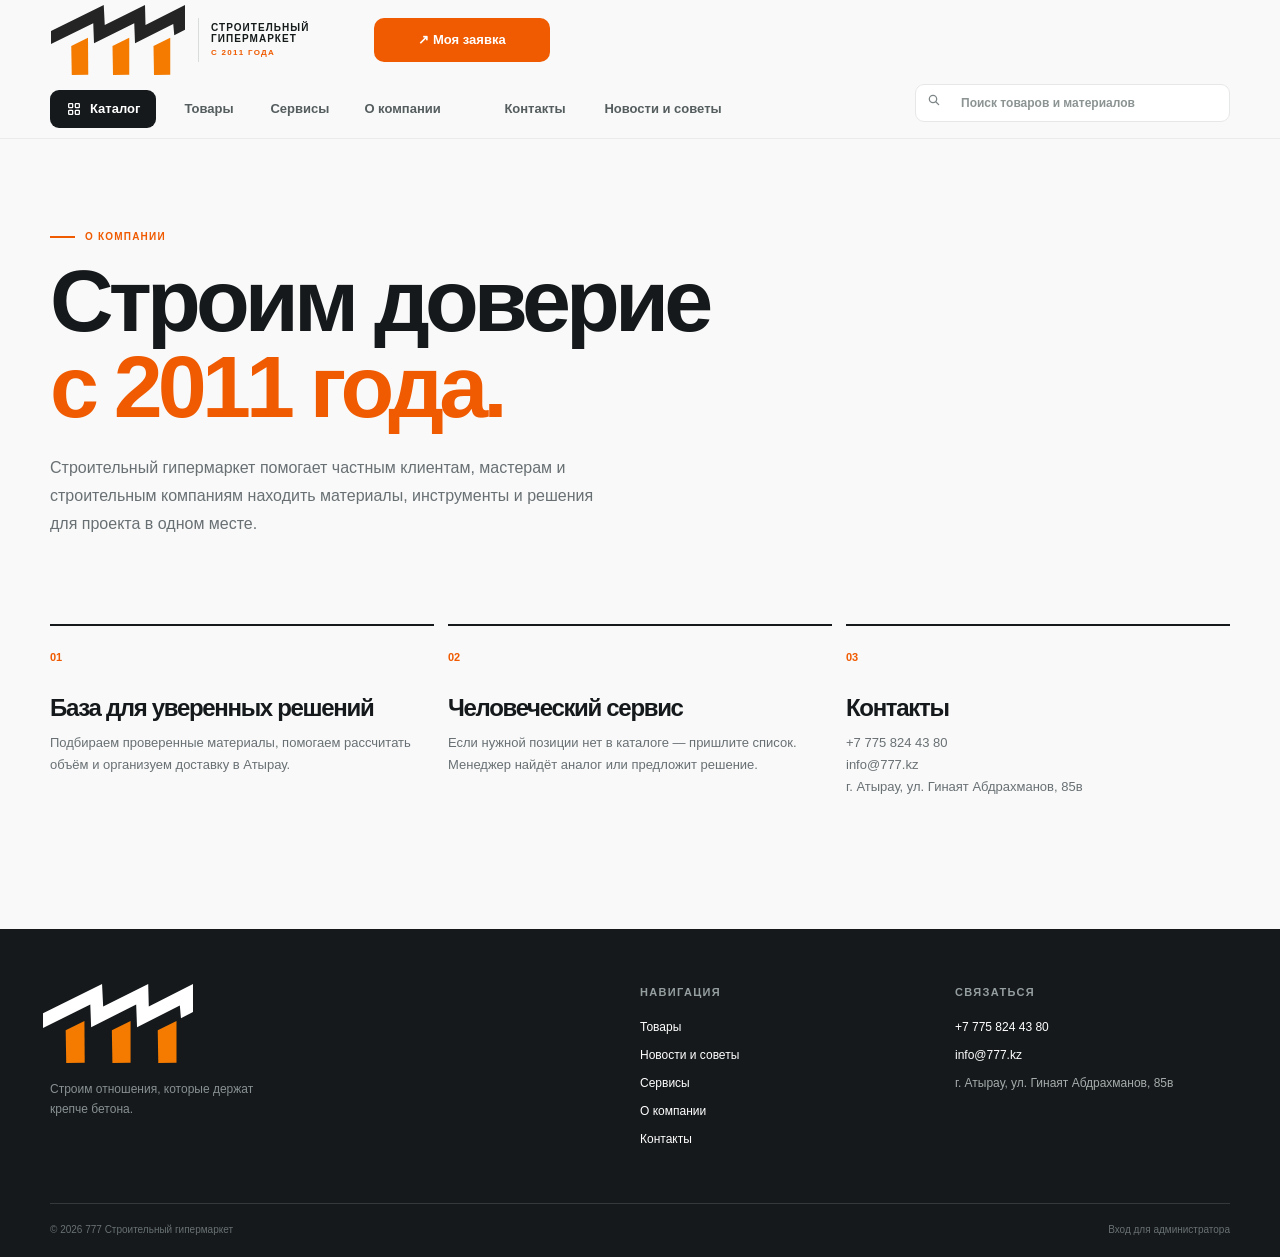
==== commit 5c532634: "Keep header and hero layout stable when switching languages" ====
--- a/about.html
+++ b/about.html
@@ -19,8 +19,8 @@
 <link rel="stylesheet" href="styles.css">
 <link rel="stylesheet" href="admin.css">
 <link rel="stylesheet" href="primary-logo.css">
-<link rel="stylesheet" href="storefront.css?v=20261112-news-blocks">
-<script src="category-cache.js?v=20261112"></script>
+<link rel="stylesheet" href="storefront.css?v=20261113-language-layout">
+<script src="category-cache.js?v=20261113-merged-categories"></script>
 </head>
 <body>
 <header class="site-header">
--- a/admin.css
+++ b/admin.css
@@ -56,6 +56,9 @@
 .admin-content{min-width:0}
 .admin-products-table{min-width:2300px}
 .admin-products-table th{white-space:nowrap}
+.admin-column-sort{display:inline-flex;align-items:center;gap:6px;min-height:44px;padding:4px 0;background:transparent;border:0;color:inherit;font:inherit;text-transform:inherit;cursor:pointer;text-align:left}
+.admin-column-sort:hover,.admin-products-table th[aria-sort=ascending],.admin-products-table th[aria-sort=descending]{color:var(--orange)}
+.admin-column-sort:focus-visible{outline:3px solid var(--orange);outline-offset:3px}
 .admin-products-table td{min-width:110px}
 .admin-products-table td:nth-child(3){min-width:240px;max-width:300px}
 .admin-products-table .admin-product-photo{min-width:84px;width:84px;text-align:center}
--- a/storefront.css
+++ b/storefront.css
@@ -26,6 +26,21 @@
 .news-filters button{padding:12px 20px;border:1px solid #d9dfdb;border-radius:24px;background:#fff;color:#181d1f;cursor:pointer;min-height:44px}
 .news-filters button[aria-pressed=true]{background:#181d1f;color:#fff;border-color:#181d1f}
 .news-page{padding-bottom:70px}
+/* Keep translated header controls in the same positions. */
+.site-header .quote-button{width:176px;flex-shrink:0;justify-content:center;white-space:nowrap}
+.site-header .language-switcher{flex-shrink:0}
+.site-header .language-switcher .lang{width:30px;flex:0 0 30px;padding-left:0;padding-right:0}
+@media(min-width:901px){
+  .site-header .header__contacts{flex:0 0 320px;justify-content:space-between;gap:12px;white-space:nowrap}
+  .site-header .main-nav>a{flex-shrink:0}
+  .site-header .main-nav>a:nth-child(1){width:62px}
+  .site-header .main-nav>a:nth-child(2){width:70px}
+  .site-header .main-nav>a:nth-child(3){width:116px}
+  .site-header .main-nav>a:nth-child(4){width:76px}
+}
+/* Measurement copies use a language ancestor instead of changing the page language. */
+[lang="kz"] .hero__content h1,[lang="kz"] .hero__content .button{font-family:"Segoe UI",Arial,sans-serif!important;font-weight:800}
+@media(max-width:600px){.site-header .quote-button{width:48px;padding-left:0;padding-right:0}}
 .news-article{max-width:800px;margin:30px auto 70px}
 .news-article h1{font-size:clamp(30px,5vw,50px);line-height:1.15;margin:24px 0;overflow-wrap:anywhere}
 .news-article p{font-size:17px;line-height:1.8;white-space:pre-line;overflow-wrap:anywhere;margin:24px 0}
